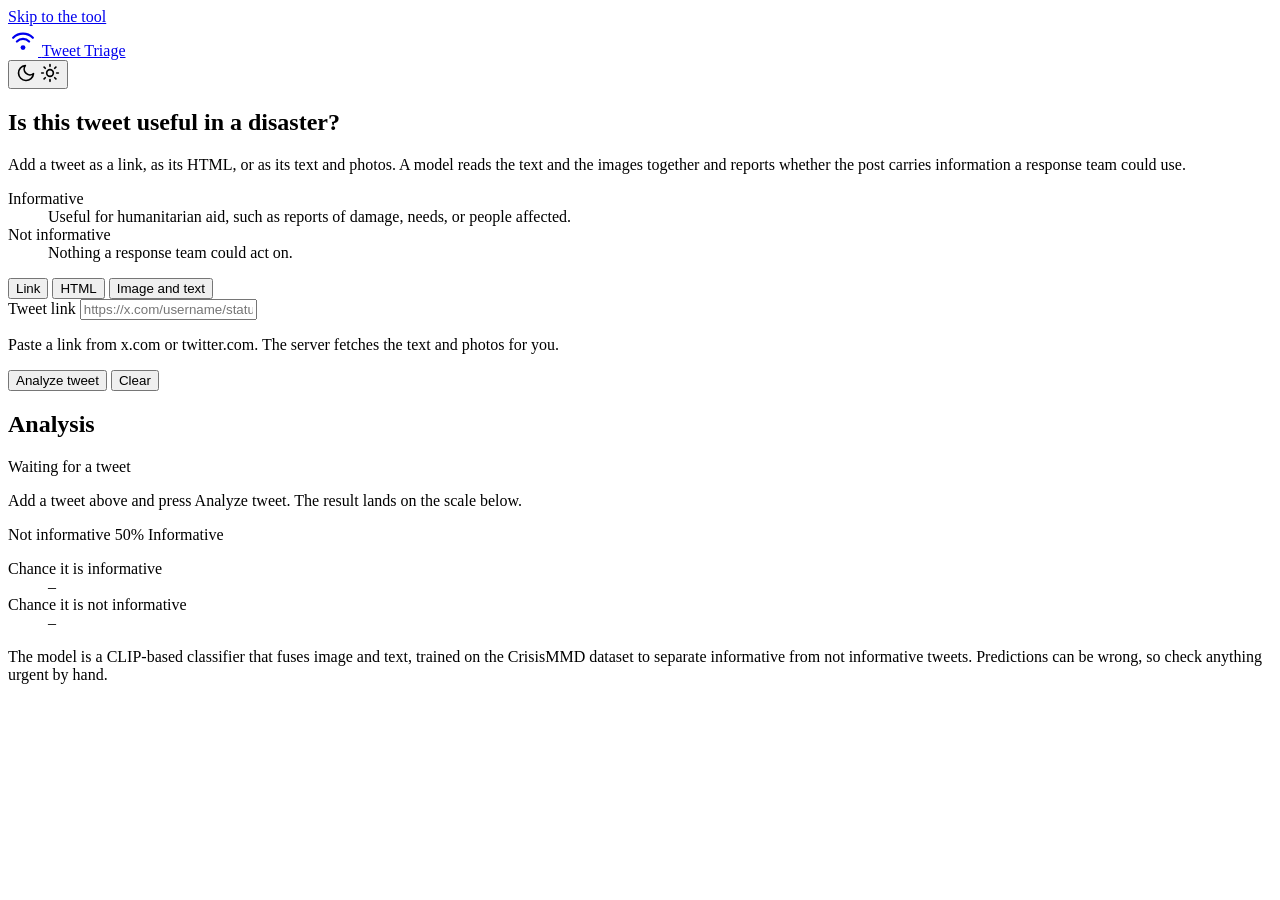
==== crisismmd.html @ ef8ae83f "Added CSSE416 Final project" ====
<!DOCTYPE html>
<html lang="en">
<head>
  <meta charset="utf-8">
  <meta name="viewport" content="width=device-width, initial-scale=1">
  <meta name="color-scheme" content="light dark">
  <title>Tweet Triage: is this tweet useful in a disaster?</title>
  <meta name="description" content="Check whether a tweet carries information that could help a disaster response. Add a tweet link, its HTML, or its text and photos.">

  <link rel="icon" href="data:image/svg+xml,%3Csvg xmlns='http://www.w3.org/2000/svg' viewBox='0 0 32 32'%3E%3Crect width='32' height='32' rx='8' fill='%232B4BFF'/%3E%3Ccircle cx='16' cy='23' r='2.6' fill='%23fff'/%3E%3Cpath d='M9.5 16.5a9.2 9.2 0 0 1 13 0M5.5 12.5a14.8 14.8 0 0 1 21 0' fill='none' stroke='%23fff' stroke-width='2.4' stroke-linecap='round'/%3E%3C/svg%3E">

  <!-- Set the saved theme before first paint so the page doesn't flash the wrong colors. -->
  <script>
    (function () {
      try {
        var t = localStorage.getItem('tt-theme');
        if (t !== 'light' && t !== 'dark') {
          t = window.matchMedia('(prefers-color-scheme: dark)').matches ? 'dark' : 'light';
        }
        document.documentElement.setAttribute('data-theme', t);
      } catch (e) { /* storage blocked: the CSS falls back to the system theme */ }
    })();
  </script>

  <link rel="preconnect" href="https://fonts.googleapis.com">
  <link rel="preconnect" href="https://fonts.gstatic.com" crossorigin>
  <link href="https://fonts.googleapis.com/css2?family=Archivo:wdth,wght@62..125,100..900&family=Public+Sans:wght@400;500;600&display=swap" rel="stylesheet">
  <link rel="stylesheet" href="style.css">
  <script src="script.js" defer></script>
</head>

<body>
  <a class="skip-link" href="#main">Skip to the tool</a>

  <div class="shell">
    <header class="site-header">
      <a class="brand" href="./" aria-label="Tweet Triage home">
        <svg class="brand-mark" viewBox="0 0 32 32" width="30" height="30" aria-hidden="true" focusable="false">
          <circle cx="16" cy="23" r="2.6" fill="currentColor"/>
          <path d="M9.5 16.5a9.2 9.2 0 0 1 13 0M5.5 12.5a14.8 14.8 0 0 1 21 0" fill="none" stroke="currentColor" stroke-width="2.4" stroke-linecap="round"/>
        </svg>
        <span class="brand-name">Tweet Triage</span>
      </a>

      <div class="header-actions">
        <span class="demo-pill" id="demo-pill" hidden>Demo mode</span>
        <button class="icon-btn" id="theme-toggle" type="button" aria-label="Switch to dark theme" title="Switch to dark theme">
          <svg class="icon-moon" viewBox="0 0 24 24" width="20" height="20" fill="none" stroke="currentColor" stroke-width="2" stroke-linecap="round" stroke-linejoin="round" aria-hidden="true" focusable="false">
            <path d="M21 12.8A9 9 0 1 1 11.2 3a7 7 0 0 0 9.8 9.8z"/>
          </svg>
          <svg class="icon-sun" viewBox="0 0 24 24" width="20" height="20" fill="none" stroke="currentColor" stroke-width="2" stroke-linecap="round" stroke-linejoin="round" aria-hidden="true" focusable="false">
            <circle cx="12" cy="12" r="4"/>
            <path d="M12 2v2M12 20v2M4.93 4.93l1.41 1.41M17.66 17.66l1.41 1.41M2 12h2M20 12h2M4.93 19.07l1.41-1.41M17.66 6.34l1.41-1.41"/>
          </svg>
        </button>
      </div>
    </header>

    <main id="main" class="layout">
      <section class="intro" aria-labelledby="page-title">
        <h1 id="page-title">Is this tweet useful in a disaster?</h1>
        <p class="lede">
          Add a tweet as a link, as its HTML, or as its text and photos. A model reads the
          text and the images together and reports whether the post carries information
          a response team could use.
        </p>
        <dl class="legend">
          <div>
            <dt>Informative</dt>
            <dd>Useful for humanitarian aid, such as reports of damage, needs, or people affected.</dd>
          </div>
          <div>
            <dt>Not informative</dt>
            <dd>Nothing a response team could act on.</dd>
          </div>
        </dl>
      </section>

      <div class="work">
        <form class="sheet" id="tweet-form" novalidate>
          <div class="tabs" id="tablist" role="tablist" aria-label="How to add the tweet">
            <button class="tab" id="tab-link" type="button" role="tab" data-mode="link" aria-selected="true" aria-controls="panel-link" tabindex="0">Link</button>
            <button class="tab" id="tab-html" type="button" role="tab" data-mode="html" aria-selected="false" aria-controls="panel-html" tabindex="-1">HTML</button>
            <button class="tab" id="tab-pair" type="button" role="tab" data-mode="pair" aria-selected="false" aria-controls="panel-pair" tabindex="-1">Image and text</button>
          </div>

          <!-- Link -->
          <div class="panel" id="panel-link" role="tabpanel" aria-labelledby="tab-link">
            <div class="field">
              <label for="tweet-url">Tweet link</label>
              <input id="tweet-url" name="tweet_url" type="url" inputmode="url" autocomplete="off" spellcheck="false"
                     placeholder="https://x.com/username/status/1234567890"
                     aria-describedby="tweet-url-help tweet-url-error">
              <p class="help" id="tweet-url-help">Paste a link from x.com or twitter.com. The server fetches the text and photos for you.</p>
              <p class="error" id="tweet-url-error" hidden></p>
            </div>
          </div>

          <!-- HTML -->
          <div class="panel" id="panel-html" role="tabpanel" aria-labelledby="tab-html" hidden>
            <div class="field">
              <label for="tweet-html">Tweet HTML</label>
              <textarea id="tweet-html" name="tweet_html" class="code" rows="9" spellcheck="false" autocomplete="off"
                        placeholder="&lt;blockquote class=&quot;twitter-tweet&quot;&gt;…&lt;/blockquote&gt;"
                        aria-describedby="tweet-html-help tweet-html-error"></textarea>
              <p class="help" id="tweet-html-help">Paste the tweet’s embed code or the page source that contains it.</p>
              <p class="error" id="tweet-html-error" hidden></p>
            </div>
          </div>

          <!-- Image and text -->
          <div class="panel" id="panel-pair" role="tabpanel" aria-labelledby="tab-pair" hidden>
            <div class="field">
              <div class="label-row">
                <label for="tweet-text">Tweet text</label>
                <span class="counter" id="text-count" aria-hidden="true">0 / 2,000</span>
              </div>
              <textarea id="tweet-text" name="text" rows="5" maxlength="2000"
                        placeholder="Type or paste the tweet exactly as it appears."
                        aria-describedby="tweet-text-error"></textarea>
              <p class="error" id="tweet-text-error" hidden></p>
            </div>

            <div class="field">
              <span class="label" id="images-label">Photos from the tweet</span>
              <label class="dropzone" id="dropzone">
                <input class="sr-only" id="image-input" type="file" multiple
                       accept="image/png,image/jpeg,image/webp,image/gif"
                       aria-labelledby="images-label" aria-describedby="image-help image-error">
                <svg viewBox="0 0 24 24" width="30" height="30" fill="none" stroke="currentColor" stroke-width="1.8" stroke-linecap="round" stroke-linejoin="round" aria-hidden="true" focusable="false">
                  <rect x="3" y="3" width="18" height="18" rx="3"/>
                  <circle cx="8.5" cy="8.5" r="1.5"/>
                  <path d="M21 15l-5-5L5 21"/>
                </svg>
                <span class="dz-title" id="dz-title">Add photos</span>
                <span class="dz-hint" id="dz-hint">Drop images here, click to browse, or paste a screenshot.</span>
              </label>
              <p class="help" id="image-help">Up to 4 images, 10 MB each. PNG, JPG, WebP or GIF.</p>
              <p class="error" id="image-error" hidden></p>
              <ul class="previews" id="previews" aria-label="Selected photos"></ul>
            </div>
          </div>

          <div class="actions">
            <button class="btn-primary" id="submit-btn" type="submit" aria-busy="false">
              <span class="spinner" aria-hidden="true"></span>
              <span id="submit-label">Analyze tweet</span>
            </button>
            <button class="btn-ghost" id="clear-btn" type="button">Clear</button>
          </div>

          <p class="error form-error" id="form-error" role="alert" hidden></p>
        </form>

        <section class="readout" id="readout" data-state="idle" aria-labelledby="readout-title" tabindex="-1">
          <h2 id="readout-title">Analysis</h2>
          <p class="sr-only" id="status" role="status" aria-live="polite"></p>

          <div>
            <p class="verdict" id="verdict">Waiting for a tweet</p>
            <p class="verdict-note" id="verdict-note">Add a tweet above and press Analyze tweet. The result lands on the scale below.</p>
          </div>

          <div class="scale">
            <div class="scale-track" id="track">
              <span class="marker" id="marker">
                <span class="marker-value" id="marker-value" aria-hidden="true"></span>
              </span>
            </div>
            <div class="scale-ends" aria-hidden="true">
              <span>Not informative</span>
              <span class="scale-mid">50%</span>
              <span>Informative</span>
            </div>
          </div>

          <dl class="numbers">
            <div id="num-inf" data-pick="false">
              <dt>Chance it is informative</dt>
              <dd id="p-inf">–</dd>
            </div>
            <div id="num-not" data-pick="false">
              <dt>Chance it is not informative</dt>
              <dd id="p-not">–</dd>
            </div>
          </dl>

          <div class="echo" id="echo" hidden>
            <h3>What the model read</h3>
            <blockquote class="echo-quote" id="echo-quote" hidden><p id="echo-text"></p></blockquote>
            <div class="echo-images" id="echo-images" hidden></div>
          </div>

          <p class="meta" id="meta" hidden></p>
        </section>
      </div>

      <noscript><p class="error">This tool needs JavaScript to run. Turn it on in your browser and reload the page.</p></noscript>
    </main>

    <footer class="site-footer">
      <p>
        The model is a CLIP-based classifier that fuses image and text, trained on the CrisisMMD
        dataset to separate informative from not informative tweets. Predictions can be wrong,
        so check anything urgent by hand.
      </p>
    </footer>
  </div>
</body>
</html>
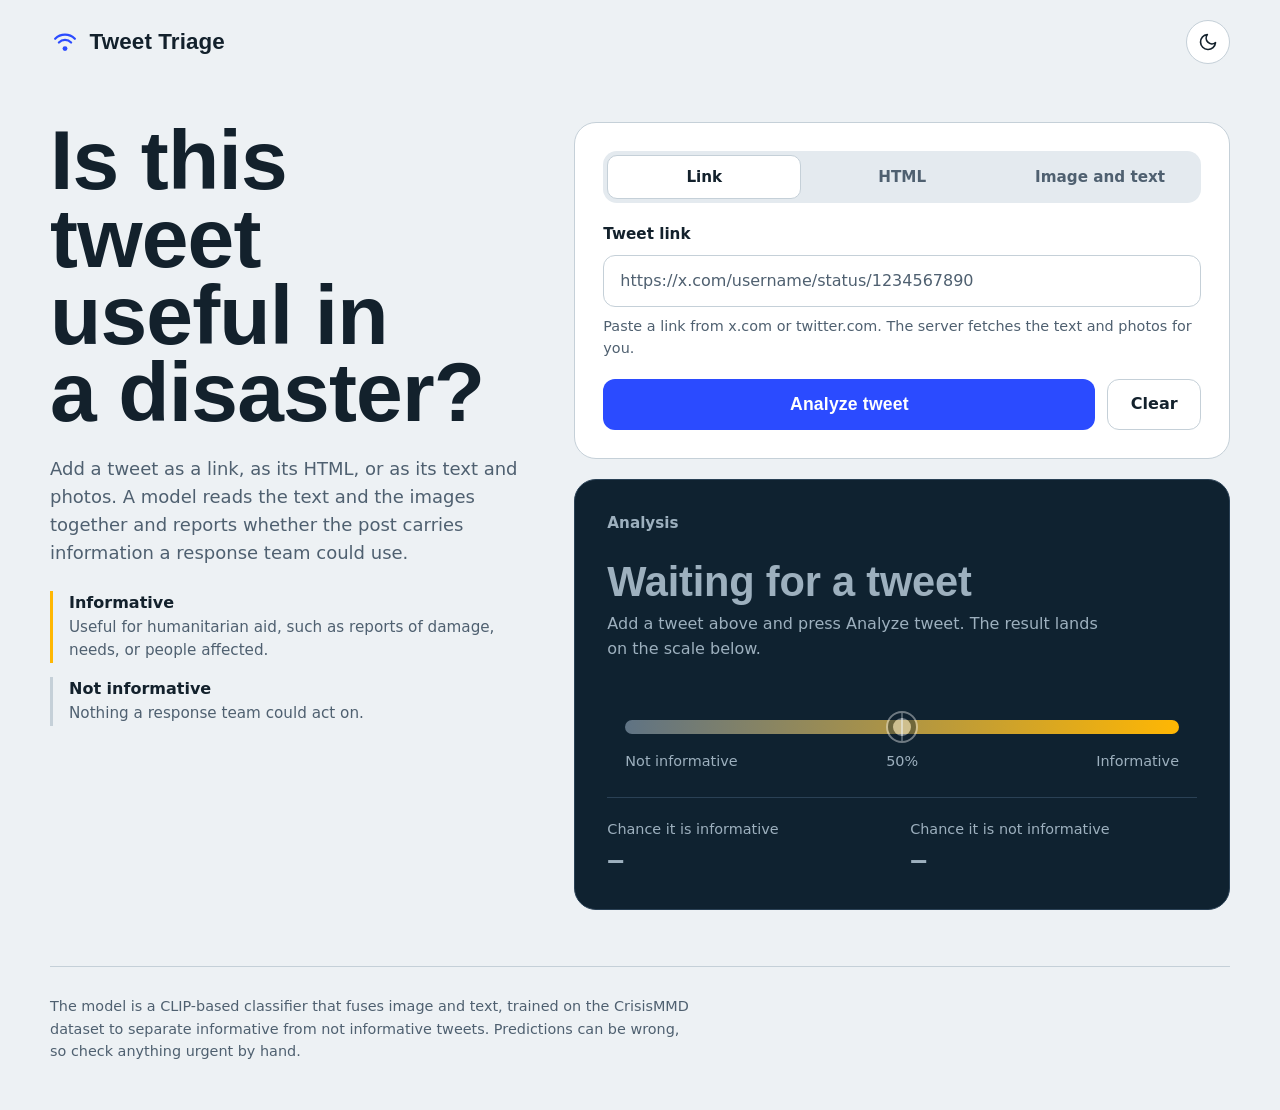
==== commit 63c56bfd: "Fixed CrisisMMD script and style issues" ====
--- a/crisismmd.html
+++ b/crisismmd.html
@@ -25,8 +25,8 @@
   <link rel="preconnect" href="https://fonts.googleapis.com">
   <link rel="preconnect" href="https://fonts.gstatic.com" crossorigin>
   <link href="https://fonts.googleapis.com/css2?family=Archivo:wdth,wght@62..125,100..900&family=Public+Sans:wght@400;500;600&display=swap" rel="stylesheet">
-  <link rel="stylesheet" href="style.css">
-  <script src="script.js" defer></script>
+  <link rel="stylesheet" href="./styles/crisismmd.css">
+  <script src="./scripts/crisismmd.js" defer></script>
 </head>
 
 <body>
--- a/styles/crisismmd.css
+++ b/styles/crisismmd.css
@@ -0,0 +1,658 @@
+/* ==========================================================================
+   Tweet Triage
+   Idea: a signal scale. The readout is an instrument panel; a marker slides
+   from "Not informative" (static) toward "Informative" (beacon).
+   ========================================================================== */
+
+/* ---- Tokens ------------------------------------------------------------ */
+:root {
+  color-scheme: light;
+
+  --bg: #EDF1F4;
+  --surface: #FFFFFF;
+  --surface-2: #E4EAEF;
+  --ink: #13212C;
+  --muted: #4F6070;
+  --line: #C5D0D8;
+
+  --primary: #2B4BFF;
+  --primary-hover: #1F3BE0;
+  --on-primary: #FFFFFF;
+  --primary-soft: #E4E9FF;
+  --focus: #2B4BFF;
+
+  --danger: #B3261E;
+  --danger-bg: #FDECEA;
+
+  /* The readout is dark in both themes, like an instrument display. */
+  --readout-bg: #0F2230;
+  --readout-ink: #EAF1F6;
+  --readout-muted: #9DB0BE;
+  --readout-line: #2A4155;
+  --focus-on-dark: #9DB0FF;
+  --static: #5F7384;
+  --beacon: #FFB703;
+
+  --font-display: "Archivo", "Arial Narrow", "Helvetica Neue", Arial, sans-serif;
+  --font-body: "Public Sans", system-ui, -apple-system, "Segoe UI", Roboto, "Helvetica Neue", Arial, sans-serif;
+  --font-code: ui-monospace, SFMono-Regular, Menlo, Consolas, "Liberation Mono", monospace;
+
+  --radius-panel: 22px;
+  --radius-control: 12px;
+  --gutter: clamp(1rem, 4vw, 2.5rem);
+}
+
+@media (prefers-color-scheme: dark) {
+  :root:not([data-theme]) {
+    color-scheme: dark;
+    --bg: #0C1721;
+    --surface: #132230;
+    --surface-2: #0F1B27;
+    --ink: #E8EEF3;
+    --muted: #9FB0BD;
+    --line: #2A3C4D;
+    --primary: #7C93FF;
+    --primary-hover: #97A9FF;
+    --on-primary: #0B1220;
+    --primary-soft: #1B2748;
+    --focus: #9DB0FF;
+    --danger: #FF9A92;
+    --danger-bg: #3A1D1D;
+    --readout-bg: #08121B;
+    --readout-line: #223548;
+  }
+}
+
+:root[data-theme="dark"] {
+  color-scheme: dark;
+  --bg: #0C1721;
+  --surface: #132230;
+  --surface-2: #0F1B27;
+  --ink: #E8EEF3;
+  --muted: #9FB0BD;
+  --line: #2A3C4D;
+  --primary: #7C93FF;
+  --primary-hover: #97A9FF;
+  --on-primary: #0B1220;
+  --primary-soft: #1B2748;
+  --focus: #9DB0FF;
+  --danger: #FF9A92;
+  --danger-bg: #3A1D1D;
+  --readout-bg: #08121B;
+  --readout-line: #223548;
+}
+
+/* ---- Base -------------------------------------------------------------- */
+*, *::before, *::after { box-sizing: border-box; }
+
+[hidden] { display: none !important; }
+
+html {
+  -webkit-text-size-adjust: 100%;
+  text-size-adjust: 100%;
+}
+
+body {
+  margin: 0;
+  min-height: 100vh;
+  background: var(--bg);
+  color: var(--ink);
+  font-family: var(--font-body);
+  font-size: 1rem;
+  line-height: 1.55;
+  -webkit-font-smoothing: antialiased;
+}
+
+h1, h2, h3, p, dl, dd, figure, blockquote, ul { margin: 0; }
+
+button, input, textarea { font: inherit; color: inherit; }
+
+:focus-visible {
+  outline: 3px solid var(--focus);
+  outline-offset: 3px;
+}
+
+.sr-only {
+  position: absolute !important;
+  width: 1px;
+  height: 1px;
+  margin: -1px;
+  padding: 0;
+  overflow: hidden;
+  clip: rect(0 0 0 0);
+  clip-path: inset(50%);
+  white-space: nowrap;
+  border: 0;
+}
+
+.skip-link {
+  position: absolute;
+  left: 1rem;
+  top: -4rem;
+  z-index: 10;
+  padding: .6rem 1rem;
+  border-radius: 10px;
+  background: var(--ink);
+  color: var(--bg);
+  font-weight: 600;
+  text-decoration: none;
+}
+.skip-link:focus { top: 1rem; }
+
+/* ---- Page shell -------------------------------------------------------- */
+.shell {
+  width: min(100% - 2 * var(--gutter), 1180px);
+  margin-inline: auto;
+}
+
+.site-header {
+  display: flex;
+  flex-wrap: wrap;
+  align-items: center;
+  justify-content: space-between;
+  gap: .75rem 1rem;
+  padding-block: 1.25rem;
+}
+
+.brand {
+  display: inline-flex;
+  align-items: center;
+  gap: .6rem;
+  color: var(--ink);
+  text-decoration: none;
+  border-radius: 10px;
+}
+.brand-mark { color: var(--primary); flex: none; }
+.brand-name {
+  font-family: var(--font-display);
+  font-stretch: 75%;
+  font-weight: 800;
+  font-size: 1.4rem;
+  letter-spacing: .005em;
+  white-space: nowrap;
+}
+
+.header-actions { display: flex; align-items: center; gap: .5rem; }
+
+.demo-pill {
+  padding: .25rem .7rem;
+  border-radius: 999px;
+  background: var(--beacon);
+  color: #13212C;
+  font-size: .85rem;
+  font-weight: 600;
+  white-space: nowrap;
+}
+
+.icon-btn {
+  display: grid;
+  place-items: center;
+  width: 44px;
+  height: 44px;
+  border-radius: 50%;
+  border: 1.5px solid var(--line);
+  background: var(--surface);
+  color: var(--ink);
+  cursor: pointer;
+  transition: border-color .15s ease, background-color .15s ease;
+}
+.icon-btn:hover { border-color: var(--primary); }
+:root[data-theme="dark"] .icon-moon { display: none; }
+:root:not([data-theme="dark"]) .icon-sun { display: none; }
+@media (prefers-color-scheme: dark) {
+  :root:not([data-theme]) .icon-moon { display: none; }
+  :root:not([data-theme]) .icon-sun { display: block; }
+}
+
+/* ---- Layout ------------------------------------------------------------ */
+.layout {
+  display: grid;
+  gap: clamp(2rem, 5vw, 3.5rem);
+  padding-block: clamp(1rem, 3vw, 2.5rem) 3.5rem;
+}
+
+.intro { display: grid; gap: 1.5rem; align-content: start; }
+
+h1 {
+  font-family: var(--font-display);
+  font-stretch: 68%;
+  font-weight: 800;
+  font-size: clamp(3rem, 9vw, 5.25rem);
+  line-height: .92;
+  letter-spacing: -.01em;
+  text-wrap: balance;
+}
+
+.lede {
+  max-width: 44ch;
+  font-size: 1.125rem;
+  color: var(--muted);
+}
+
+.legend { display: grid; gap: .9rem; max-width: 44ch; }
+.legend div { padding-left: 1rem; border-left: 3px solid var(--line); }
+.legend div:first-child { border-left-color: var(--beacon); }
+.legend dt { font-weight: 600; }
+.legend dd { color: var(--muted); font-size: .95rem; }
+
+.work { display: grid; gap: 1.25rem; min-width: 0; }
+
+@media (min-width: 62rem) {
+  .layout {
+    grid-template-columns: minmax(0, 5fr) minmax(0, 7fr);
+    align-items: start;
+  }
+  .intro { position: sticky; top: 2rem; }
+}
+
+/* ---- Input sheet ------------------------------------------------------- */
+.sheet {
+  display: grid;
+  gap: 1.25rem;
+  padding: clamp(1.1rem, 3vw, 1.75rem);
+  background: var(--surface);
+  border: 1px solid var(--line);
+  border-radius: var(--radius-panel);
+}
+
+.tabs {
+  display: flex;
+  gap: 4px;
+  padding: 4px;
+  background: var(--surface-2);
+  border-radius: 14px;
+}
+
+.tab {
+  flex: 1 1 0;
+  min-height: 44px;
+  padding: .6rem .5rem;
+  border: 1px solid transparent;
+  border-radius: 10px;
+  background: transparent;
+  color: var(--muted);
+  font-size: .95rem;
+  font-weight: 600;
+  line-height: 1.2;
+  text-align: center;
+  cursor: pointer;
+  transition: background-color .15s ease, color .15s ease;
+}
+.tab:hover { color: var(--ink); }
+.tab[aria-selected="true"] {
+  background: var(--surface);
+  border-color: var(--line);
+  color: var(--ink);
+}
+
+.panel { display: grid; gap: 1.25rem; }
+
+.field { display: grid; gap: .5rem; }
+
+.field label,
+.field .label {
+  font-weight: 600;
+  font-size: .95rem;
+}
+
+.label-row { display: flex; align-items: baseline; justify-content: space-between; gap: 1rem; }
+.counter { color: var(--muted); font-size: .85rem; font-variant-numeric: tabular-nums; }
+
+input[type="url"],
+textarea {
+  width: 100%;
+  padding: .8rem 1rem;
+  border: 1.5px solid var(--line);
+  border-radius: var(--radius-control);
+  background: var(--surface);
+  color: var(--ink);
+  font-size: 1rem;
+  line-height: 1.5;
+  transition: border-color .15s ease, box-shadow .15s ease;
+}
+textarea { resize: vertical; min-height: 8rem; }
+textarea.code {
+  min-height: 11rem;
+  font-family: var(--font-code);
+  font-size: .9rem;
+  line-height: 1.5;
+}
+input::placeholder,
+textarea::placeholder { color: var(--muted); opacity: 1; }
+input[type="url"]:focus-visible,
+textarea:focus-visible {
+  outline: none;
+  border-color: var(--primary);
+  box-shadow: 0 0 0 3px var(--primary-soft);
+}
+[aria-invalid="true"] { border-color: var(--danger) !important; }
+
+.help { color: var(--muted); font-size: .9rem; }
+
+.error {
+  padding: .6rem .85rem;
+  border-radius: 10px;
+  background: var(--danger-bg);
+  color: var(--danger);
+  font-size: .92rem;
+  font-weight: 500;
+}
+
+/* Drop zone */
+.dropzone {
+  position: relative;
+  display: grid;
+  justify-items: center;
+  gap: .3rem;
+  padding: 1.5rem 1rem;
+  border: 2px dashed var(--line);
+  border-radius: 16px;
+  background: var(--surface-2);
+  color: var(--muted);
+  text-align: center;
+  cursor: pointer;
+  transition: border-color .15s ease, background-color .15s ease;
+}
+.dropzone:hover,
+.dropzone.is-over {
+  border-color: var(--primary);
+  background: var(--primary-soft);
+}
+.dropzone:focus-within {
+  border-color: var(--primary);
+  outline: 3px solid var(--focus);
+  outline-offset: 3px;
+}
+.dropzone.is-full { cursor: not-allowed; opacity: .75; }
+.dropzone.is-full:hover { border-color: var(--line); background: var(--surface-2); }
+.dz-title { color: var(--ink); font-weight: 600; }
+.dz-hint { font-size: .9rem; max-width: 34ch; }
+
+.previews {
+  display: grid;
+  grid-template-columns: repeat(auto-fill, minmax(104px, 1fr));
+  gap: .75rem;
+  padding: 0;
+  list-style: none;
+}
+.previews:empty { display: none; }
+.preview {
+  position: relative;
+  overflow: hidden;
+  border: 1px solid var(--line);
+  border-radius: 12px;
+  background: var(--surface-2);
+}
+.preview img { display: block; width: 100%; aspect-ratio: 1; object-fit: cover; }
+.preview-name {
+  display: block;
+  padding: .3rem .5rem;
+  overflow: hidden;
+  color: var(--muted);
+  font-size: .75rem;
+  text-overflow: ellipsis;
+  white-space: nowrap;
+}
+.remove {
+  position: absolute;
+  top: 6px;
+  right: 6px;
+  display: grid;
+  place-items: center;
+  width: 28px;
+  height: 28px;
+  border: 0;
+  border-radius: 50%;
+  background: rgba(15, 34, 48, .88);
+  color: #fff;
+  cursor: pointer;
+}
+.remove:hover { background: #000; }
+
+/* Buttons */
+.actions { display: flex; flex-wrap: wrap; gap: .75rem; }
+
+.btn-primary,
+.btn-ghost {
+  min-height: 48px;
+  padding: .75rem 1.4rem;
+  border-radius: var(--radius-control);
+  cursor: pointer;
+  transition: background-color .15s ease, border-color .15s ease;
+}
+
+.btn-primary {
+  display: inline-flex;
+  align-items: center;
+  justify-content: center;
+  gap: .6rem;
+  flex: 1 1 12rem;
+  border: 0;
+  background: var(--primary);
+  color: var(--on-primary);
+  font-family: var(--font-display);
+  font-stretch: 85%;
+  font-weight: 700;
+  font-size: 1.1rem;
+  letter-spacing: .01em;
+}
+.btn-primary:hover { background: var(--primary-hover); }
+.btn-primary[aria-busy="true"] { cursor: progress; opacity: .85; }
+
+.btn-ghost {
+  border: 1.5px solid var(--line);
+  background: transparent;
+  color: var(--ink);
+  font-weight: 600;
+}
+.btn-ghost:hover:not(:disabled) { border-color: var(--primary); }
+.btn-ghost:disabled { opacity: .5; cursor: not-allowed; }
+
+.spinner {
+  display: none;
+  width: 1em;
+  height: 1em;
+  border: 2px solid currentColor;
+  border-right-color: transparent;
+  border-radius: 50%;
+  animation: spin .7s linear infinite;
+}
+.btn-primary[aria-busy="true"] .spinner { display: inline-block; }
+@keyframes spin { to { transform: rotate(360deg); } }
+
+.form-error { margin-top: -.25rem; }
+
+/* ---- Readout ----------------------------------------------------------- */
+.readout {
+  --pos: 50;
+  display: grid;
+  gap: 1.6rem;
+  padding: clamp(1.25rem, 3.5vw, 2rem);
+  border: 1px solid var(--readout-line);
+  border-radius: var(--radius-panel);
+  background: var(--readout-bg);
+  color: var(--readout-ink);
+}
+.readout:focus { outline: none; }
+.readout:focus-visible { outline: 3px solid var(--focus-on-dark); outline-offset: 3px; }
+.readout :focus-visible { outline-color: var(--focus-on-dark); }
+
+.readout h2 {
+  font-size: .95rem;
+  font-weight: 600;
+  color: var(--readout-muted);
+}
+
+.verdict {
+  font-family: var(--font-display);
+  font-stretch: 70%;
+  font-weight: 800;
+  font-size: clamp(2.8rem, 8vw, 4.25rem);
+  line-height: .95;
+  letter-spacing: -.005em;
+  overflow-wrap: anywhere;
+}
+.verdict[data-label="informative"] { color: var(--beacon); }
+.readout[data-state="idle"] .verdict {
+  font-size: clamp(1.9rem, 5vw, 2.6rem);
+  color: var(--readout-muted);
+}
+.readout[data-state="loading"] .verdict { font-size: clamp(1.9rem, 5vw, 2.6rem); }
+
+.verdict-note {
+  margin-top: .7rem;
+  max-width: 50ch;
+  color: var(--readout-muted);
+}
+
+/* The signal scale */
+.scale { padding: 2rem 18px 0; }
+
+.scale-track {
+  position: relative;
+  height: 14px;
+  border-radius: 999px;
+  background: linear-gradient(90deg, var(--static), var(--beacon));
+}
+.scale-track::after {               /* 50% decision line */
+  content: "";
+  position: absolute;
+  left: 50%;
+  top: -7px;
+  bottom: -7px;
+  width: 2px;
+  margin-left: -1px;
+  background: var(--readout-ink);
+  opacity: .5;
+}
+
+.marker {
+  position: absolute;
+  z-index: 1;
+  top: 50%;
+  left: calc(var(--pos) * 1%);
+  width: 28px;
+  height: 28px;
+  border: 5px solid var(--readout-bg);
+  border-radius: 50%;
+  background: #fff;
+  box-shadow: 0 0 0 2px #fff;
+  transform: translate(-50%, -50%);
+  opacity: .4;
+  transition: left .95s cubic-bezier(.2, .9, .25, 1), opacity .3s ease;
+}
+.readout[data-state="done"] .marker { opacity: 1; }
+.readout[data-state="loading"] .marker {
+  opacity: 1;
+  animation: sweep 1.3s ease-in-out infinite alternate;
+}
+@keyframes sweep {
+  from { left: 6%; }
+  to   { left: 94%; }
+}
+
+.marker-value {
+  position: absolute;
+  bottom: calc(100% + 12px);
+  left: 50%;
+  transform: translateX(-50%);
+  font-family: var(--font-display);
+  font-stretch: 85%;
+  font-weight: 700;
+  font-size: 1.15rem;
+  white-space: nowrap;
+  opacity: 0;
+  transition: opacity .3s ease .5s;
+}
+.readout[data-state="done"] .marker-value { opacity: 1; }
+
+.scale-ends {
+  display: grid;
+  grid-template-columns: 1fr auto 1fr;
+  gap: .75rem;
+  margin-top: 1rem;
+  font-size: .9rem;
+  color: var(--readout-muted);
+}
+.scale-ends span:first-child { text-align: left; }
+.scale-ends span:last-child { text-align: right; }
+.scale-mid { font-variant-numeric: tabular-nums; }
+
+/* Numbers */
+.numbers {
+  display: grid;
+  grid-template-columns: repeat(2, minmax(0, 1fr));
+  gap: 1rem;
+  padding-top: 1.25rem;
+  border-top: 1px solid var(--readout-line);
+}
+.numbers dt { color: var(--readout-muted); font-size: .9rem; }
+.numbers dd {
+  font-family: var(--font-display);
+  font-stretch: 80%;
+  font-weight: 700;
+  font-size: 1.9rem;
+  line-height: 1.2;
+  font-variant-numeric: tabular-nums;
+}
+.numbers [data-pick="false"] dd { color: var(--readout-muted); }
+
+/* What the model read */
+.echo {
+  display: grid;
+  gap: 1rem;
+  padding-top: 1.25rem;
+  border-top: 1px solid var(--readout-line);
+}
+.echo h3 { font-size: .95rem; font-weight: 600; color: var(--readout-muted); }
+.echo-quote {
+  padding-left: 1rem;
+  border-left: 3px solid var(--beacon);
+  max-height: 14rem;
+  overflow: auto;
+  overflow-wrap: anywhere;
+  white-space: pre-wrap;
+}
+.echo-images {
+  display: grid;
+  grid-template-columns: repeat(auto-fill, minmax(128px, 1fr));
+  gap: .75rem;
+}
+.echo-fig img {
+  display: block;
+  width: 100%;
+  aspect-ratio: 1;
+  object-fit: cover;
+  border-radius: 12px;
+  background: var(--static);
+}
+.echo-fig figcaption { margin-top: .35rem; color: var(--readout-muted); font-size: .85rem; }
+
+.meta { color: var(--readout-muted); font-size: .85rem; }
+.meta.is-demo { color: var(--beacon); }
+
+/* ---- Footer ------------------------------------------------------------ */
+.site-footer {
+  padding-block: 1.75rem 3rem;
+  border-top: 1px solid var(--line);
+  color: var(--muted);
+  font-size: .9rem;
+}
+.site-footer p { max-width: 70ch; }
+
+/* ---- Small screens ----------------------------------------------------- */
+@media (max-width: 30rem) {
+  .numbers dd { font-size: 1.6rem; }
+  .scale-ends { font-size: .85rem; gap: .5rem; }
+  .actions .btn-ghost { flex: 1 1 100%; }
+}
+
+/* ---- Reduced motion ---------------------------------------------------- */
+@media (prefers-reduced-motion: reduce) {
+  *, *::before, *::after {
+    transition-duration: .001ms !important;
+    scroll-behavior: auto !important;
+  }
+  .readout[data-state="loading"] .marker { animation: none; }
+  .spinner { animation: none; }
+}
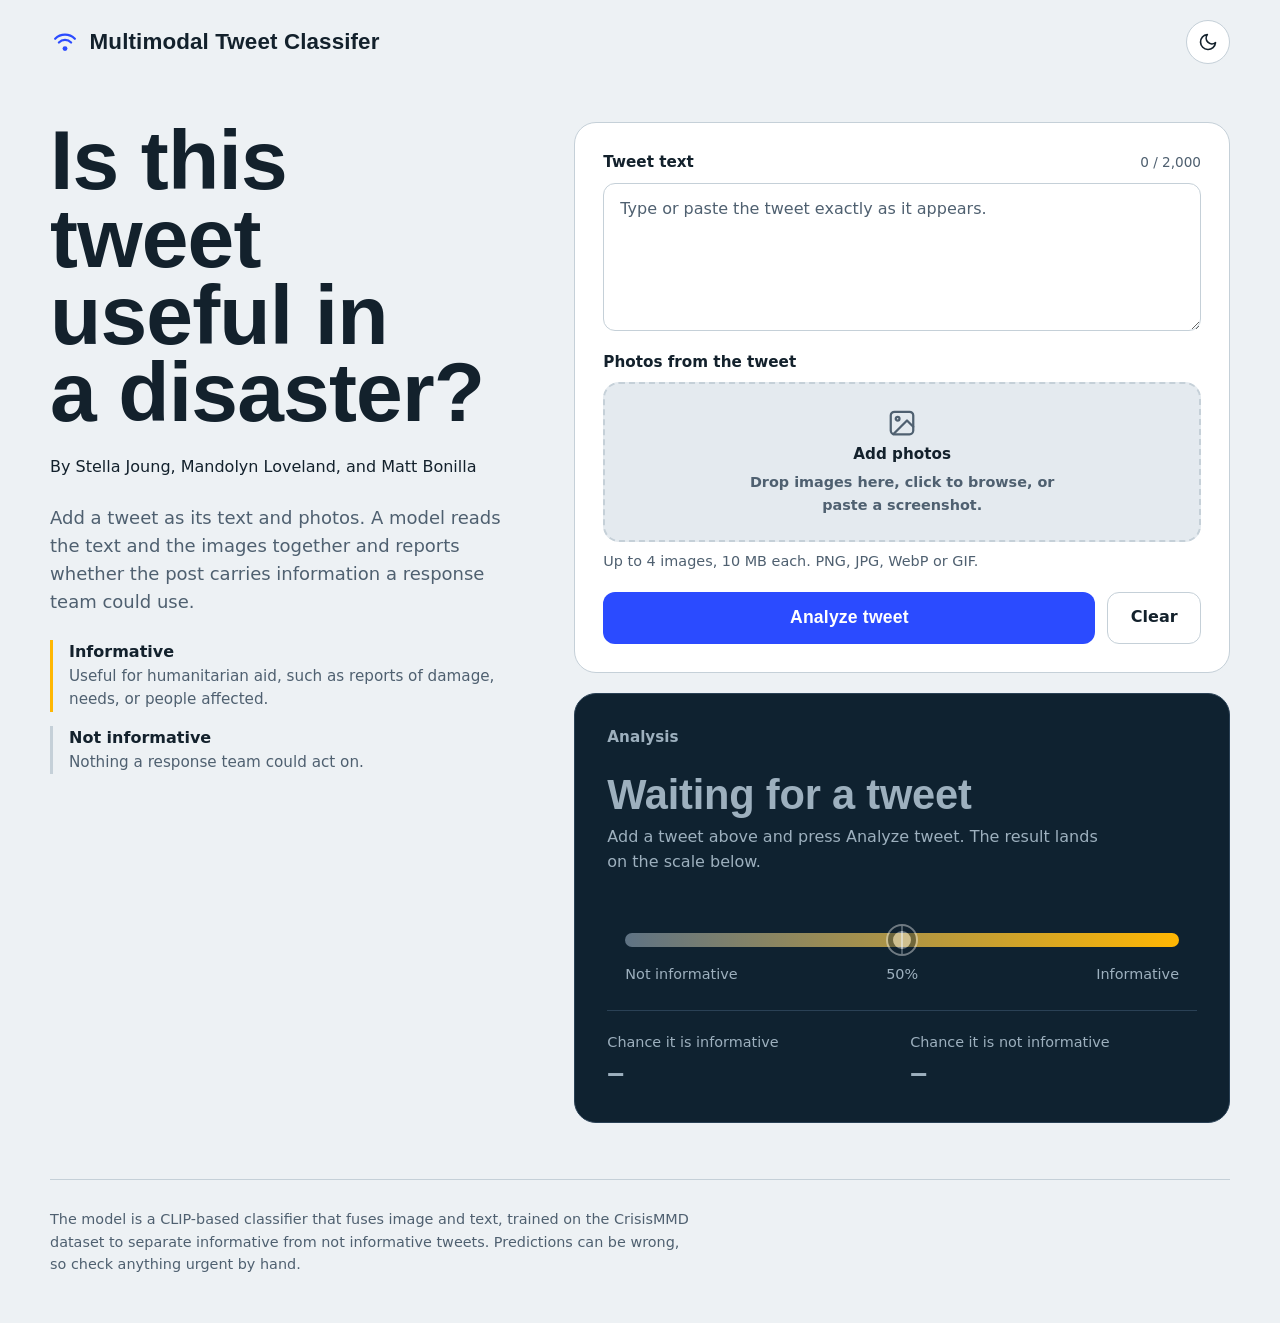
==== commit 0c36c338: "Locked out other modes of tweet" ====
--- a/crisismmd.html
+++ b/crisismmd.html
@@ -39,7 +39,7 @@
           <circle cx="16" cy="23" r="2.6" fill="currentColor"/>
           <path d="M9.5 16.5a9.2 9.2 0 0 1 13 0M5.5 12.5a14.8 14.8 0 0 1 21 0" fill="none" stroke="currentColor" stroke-width="2.4" stroke-linecap="round"/>
         </svg>
-        <span class="brand-name">Tweet Triage</span>
+        <span class="brand-name">Multimodal Tweet Classifer</span>
       </a>
 
       <div class="header-actions">
@@ -59,8 +59,9 @@
     <main id="main" class="layout">
       <section class="intro" aria-labelledby="page-title">
         <h1 id="page-title">Is this tweet useful in a disaster?</h1>
+        <span> By Stella Joung, Mandolyn Loveland, and Matt Bonilla</span>
         <p class="lede">
-          Add a tweet as a link, as its HTML, or as its text and photos. A model reads the
+          Add a tweet as its text and photos. A model reads the
           text and the images together and reports whether the post carries information
           a response team could use.
         </p>
